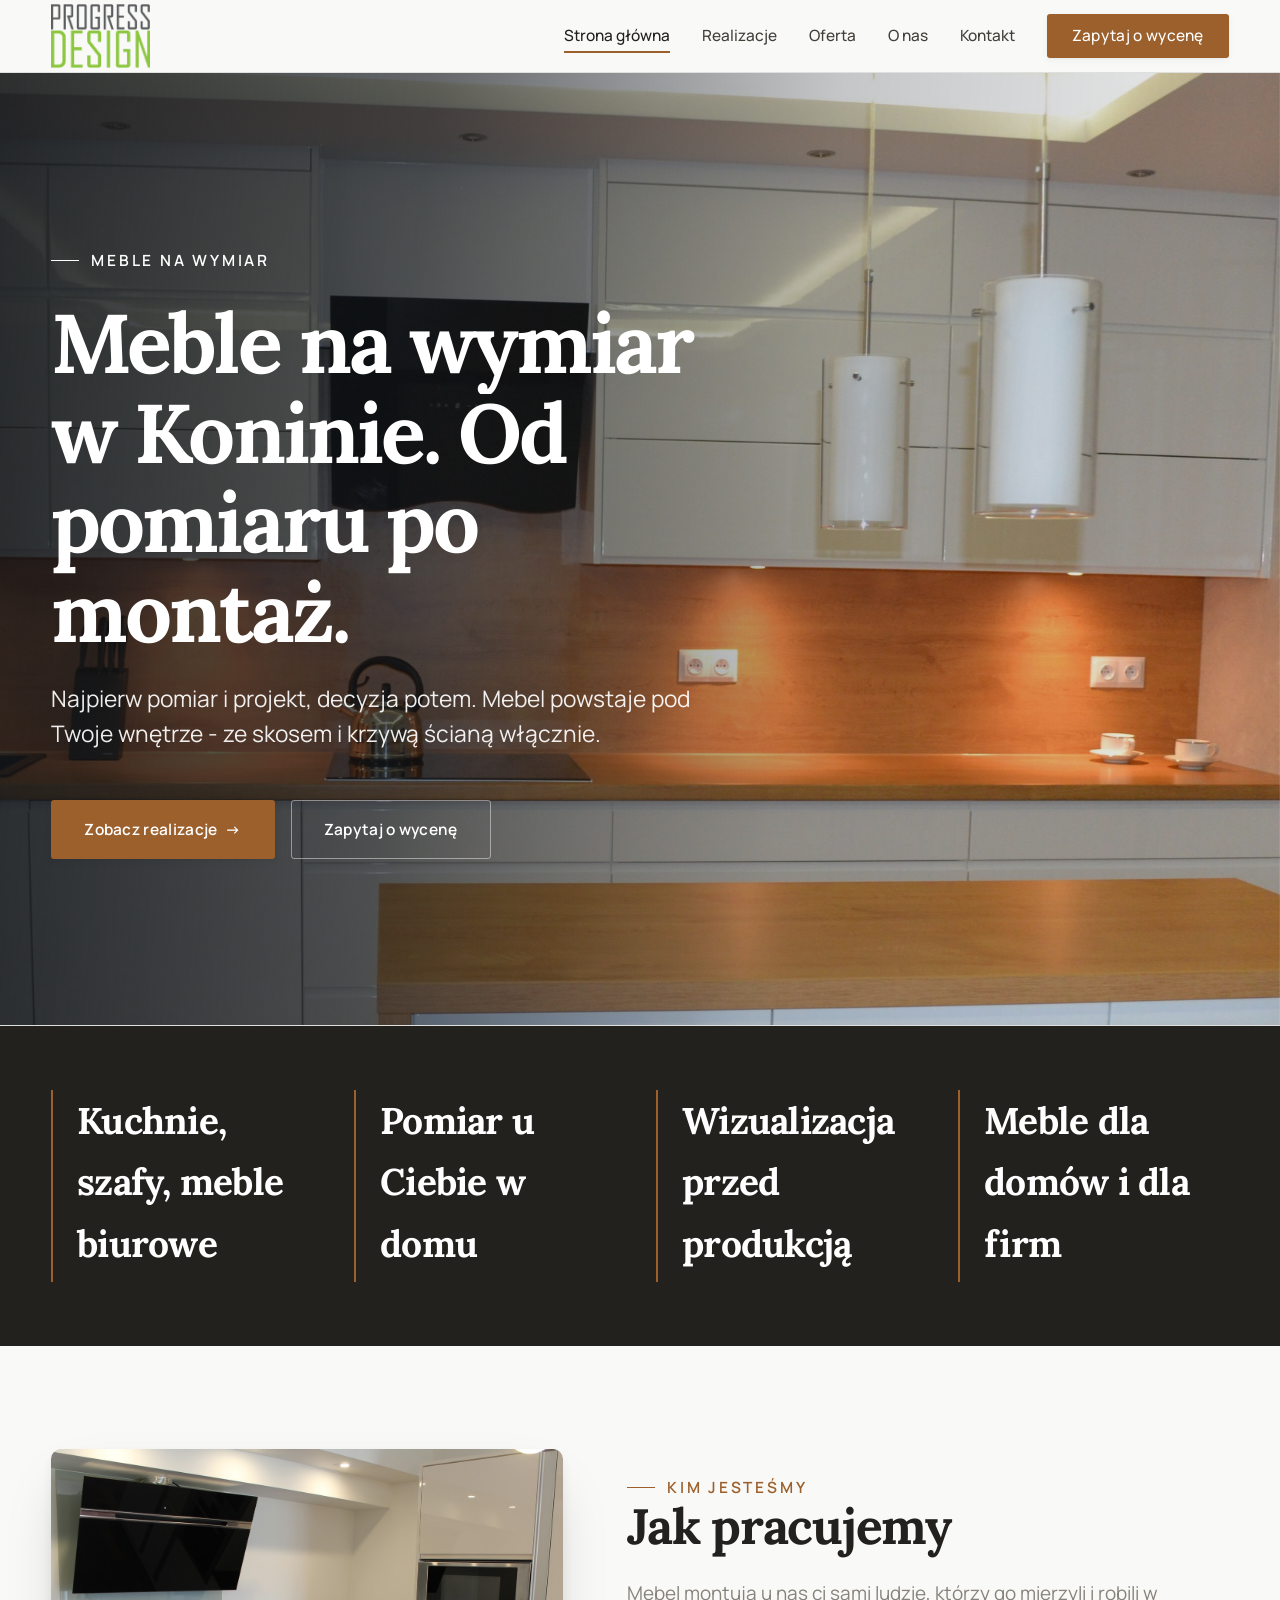
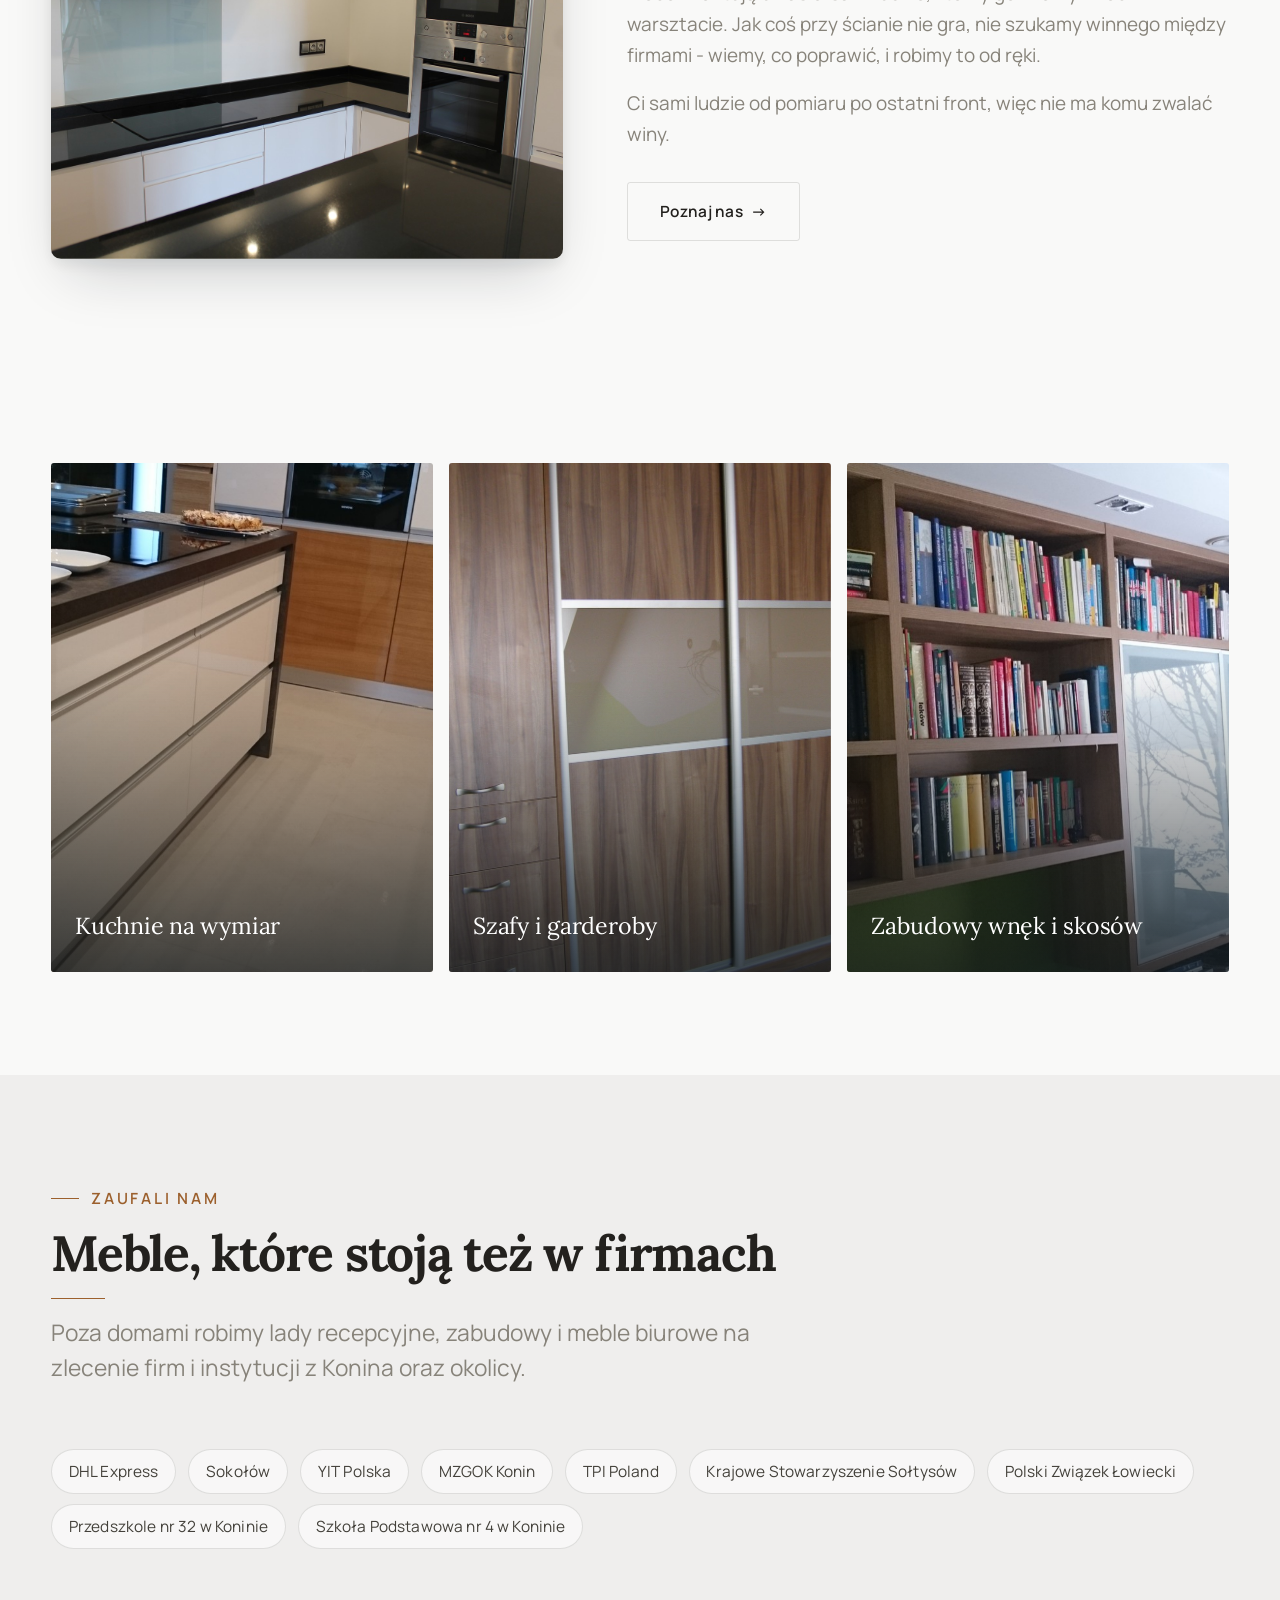
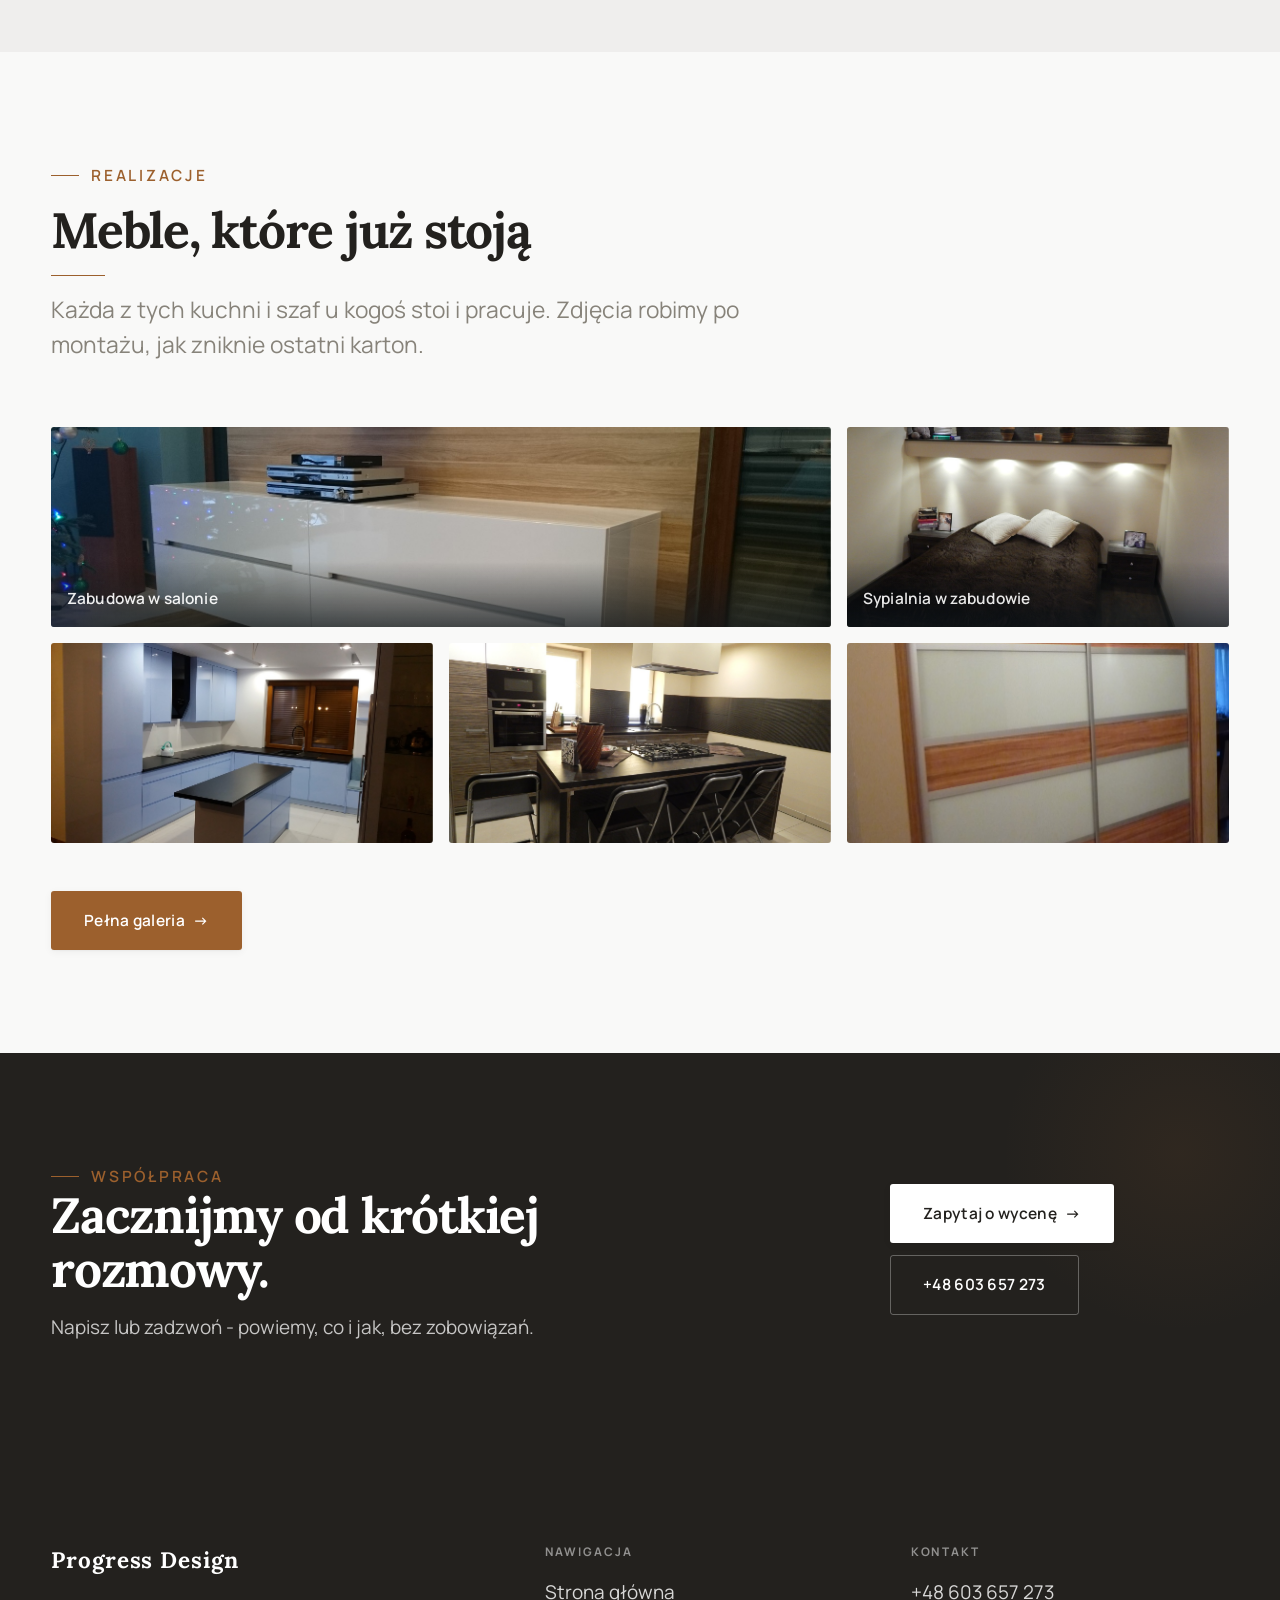
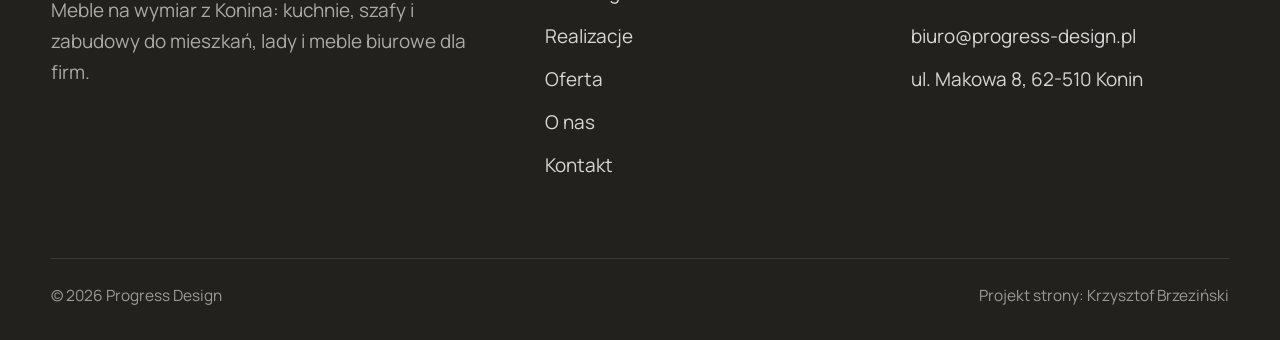
==== index.html @ fdd56632 "Strona demo: progress-design-meble-na-wymiar" ====
<!DOCTYPE html>
<html lang="pl">
<head>
<meta charset="UTF-8">
<meta name="viewport" content="width=device-width, initial-scale=1.0">
<title>Meble na wymiar Konin - kuchnie i szafy | Progress Design</title>
<meta name="description" content="Meble na wymiar w Koninie: kuchnie, szafy, zabudowy oraz meble biurowe i lady. Pomiar, projekt i montaż. Zadzwoń: +48 603 657 273.">
<link rel="preconnect" href="https://fonts.googleapis.com">
<link rel="preconnect" href="https://fonts.gstatic.com" crossorigin>
<link href="https://fonts.googleapis.com/css2?family=Lora:wght@500;600;700&family=Manrope:wght@400;500;600&display=swap" rel="stylesheet">
<link rel="stylesheet" href="assets/styles.css">
</head>
<body>

<header class="nav">
  <div class="wrap nav-inner">
    <a class="brand brand-has-logo" href="index.html"><img class="brand-logo" src="img/logo.png" alt="Progress Design"></a>
    <nav class="nav-links">
      <a href="index.html" class="active">Strona główna</a>
      <a href="realizacje.html">Realizacje</a>
      <a href="oferta.html">Oferta</a>
      <a href="o-nas.html">O nas</a>
      <a href="kontakt.html">Kontakt</a>
      <a href="kontakt.html" class="btn btn-accent">Zapytaj o wycenę</a>
    </nav>
    <button class="nav-toggle" aria-label="Menu"><span></span><span></span><span></span></button>
  </div>
</header>

<section class="hero-cine">
  <img src="img/hero.jpg" fetchpriority="high" alt="Progress Design - Meble na wymiar w Koninie. Od pomiaru po montaż. ">
  <div class="wrap">
    <div class="hero-copy">
      <span class="eyebrow">Meble na wymiar</span>
      <h1>Meble na wymiar w Koninie. Od pomiaru po montaż. </h1>
      <p class="lead">Najpierw pomiar i projekt, decyzja potem. Mebel powstaje pod Twoje wnętrze - ze skosem i krzywą ścianą włącznie.</p>
      <div class="hero-actions">
        <a href="realizacje.html" class="btn btn-accent">Zobacz realizacje <span class="arr">→</span></a>
        <a href="kontakt.html" class="btn btn-ghost" style="color:#fff;border-color:rgba(255,255,255,.45)">Zapytaj o wycenę</a>
      </div>
    </div>
  </div>
</section>
<section class="strip" style="padding-block:0">
  <div class="wrap">
    <div class="item reveal"><div class="k">Kuchnie, szafy, meble biurowe</div><div class="v"></div></div>
    <div class="item reveal"><div class="k">Pomiar u Ciebie w domu</div><div class="v"></div></div>
    <div class="item reveal"><div class="k">Wizualizacja przed produkcją</div><div class="v"></div></div>
    <div class="item reveal"><div class="k">Meble dla domów i dla firm</div><div class="v"></div></div>
  </div>
</section>
<section>
  <div class="wrap split">
    <div class="split-art reveal"><img src="img/g1.jpg" alt="Progress Design - realizacja" loading="lazy"></div>
    <div class="split-copy reveal">
      <span class="eyebrow">Kim jesteśmy</span>
      <h2>Jak pracujemy</h2>
      <p class="muted">Mebel montują u nas ci sami ludzie, którzy go mierzyli i robili w warsztacie. Jak coś przy ścianie nie gra, nie szukamy winnego między firmami - wiemy, co poprawić, i robimy to od ręki.</p>
      <p class="muted">Ci sami ludzie od pomiaru po ostatni front, więc nie ma komu zwalać winy.</p>
      <a href="o-nas.html" class="btn btn-ghost">Poznaj nas <span class="arr">→</span></a>
    </div>
  </div>
</section>
<section class="gateways-band">
  <div class="wrap">
    <div class="gateways">
      <a href="oferta.html" class="gateway reveal"><img src="img/g2.jpg" alt="Kuchnie na wymiar" loading="lazy"><span class="g-ttl">Kuchnie na wymiar</span></a>
      <a href="oferta.html" class="gateway reveal"><img src="img/g3.jpg" alt="Szafy i garderoby" loading="lazy"><span class="g-ttl">Szafy i garderoby</span></a>
      <a href="oferta.html" class="gateway reveal"><img src="img/g4.jpg" alt="Zabudowy wnęk i skosów" loading="lazy"><span class="g-ttl">Zabudowy wnęk i skosów</span></a>
    </div>
  </div>
</section>
<section class="trust">
  <div class="wrap">
    <div class="head reveal">
      <span class="eyebrow">Zaufali nam</span>
      <h2>Meble, które stoją też w firmach</h2>
      <p>Poza domami robimy lady recepcyjne, zabudowy i meble biurowe na zlecenie firm i instytucji z Konina oraz okolicy.</p>
    </div>
    <div class="reveal logos-row">
      <span class="lg">DHL Express</span>
      <span class="lg">Sokołów</span>
      <span class="lg">YIT Polska</span>
      <span class="lg">MZGOK Konin</span>
      <span class="lg">TPI Poland</span>
      <span class="lg">Krajowe Stowarzyszenie Sołtysów</span>
      <span class="lg">Polski Związek Łowiecki</span>
      <span class="lg">Przedszkole nr 32 w Koninie</span>
      <span class="lg">Szkoła Podstawowa nr 4 w Koninie</span>
    </div>
  </div>
</section>
<section>
  <div class="wrap">
    <div class="head reveal">
      <span class="eyebrow">Realizacje</span>
      <h2>Meble, które już stoją</h2>
      <p>Każda z tych kuchni i szaf u kogoś stoi i pracuje. Zdjęcia robimy po montażu, jak zniknie ostatni karton.</p>
    </div>
    <div class="gallery">
      <div class="tile t-two3 reveal"><img src="img/g5.jpg" alt="Zabudowa w salonie" loading="lazy"><div class="cap">Zabudowa w salonie</div></div>
      <div class="tile t-third reveal"><img src="img/g6.jpg" alt="Sypialnia w zabudowie" loading="lazy"><div class="cap">Sypialnia w zabudowie</div></div>
      <div class="tile t-third reveal"><img src="img/g7.jpg" alt="Kuchnia z półwyspem" loading="lazy"></div>
      <div class="tile t-third reveal"><img src="img/g8.jpg" alt="Kuchnia z barkiem" loading="lazy"></div>
      <div class="tile t-third reveal"><img src="img/g9.jpg" alt="Szafa z drzwiami przesuwnymi" loading="lazy"></div>
    </div>
    <div style="margin-top:var(--space-7)" class="reveal"><a href="realizacje.html" class="btn btn-accent">Pełna galeria <span class="arr">→</span></a></div>
  </div>
</section>
<section class="cta">
  <div class="wrap">
    <div class="reveal">
      <span class="eyebrow">Współpraca</span>
      <h2>Zacznijmy od krótkiej rozmowy.</h2>
      <p>Napisz lub zadzwoń - powiemy, co i jak, bez zobowiązań.</p>
    </div>
    <div class="cta-actions reveal">
      <a href="kontakt.html" class="btn btn-light">Zapytaj o wycenę <span class="arr">→</span></a>
      <a href="tel:+48603657273" class="btn btn-ghost" style="color:#fff;border-color:rgba(255,255,255,.3)">+48 603 657 273</a>
    </div>
  </div>
</section>

<footer>
  <div class="wrap">
    <div class="foot-grid">
      <div class="foot-brand">
        <div class="name">Progress Design</div>
        <p>Meble na wymiar z Konina: kuchnie, szafy i zabudowy do mieszkań, lady i meble biurowe dla firm.</p>
      </div>
      <div class="foot-col">
        <h4>Nawigacja</h4>
        <a href="index.html">Strona główna</a>
        <a href="realizacje.html">Realizacje</a>
        <a href="oferta.html">Oferta</a>
        <a href="o-nas.html">O nas</a>
        <a href="kontakt.html">Kontakt</a>
      </div>
      <div class="foot-col">
        <h4>Kontakt</h4>
        <a href="tel:+48603657273">+48 603 657 273</a>
        <a href="mailto:biuro@progress-design.pl">biuro@progress-design.pl</a>
        <p>ul. Makowa 8, 62-510 Konin</p>
      </div>
    </div>
    <div class="foot-bot">
      <span>© 2026 Progress Design</span>
      <span>Projekt strony: Krzysztof Brzeziński</span>
    </div>
  </div>
</footer>


<script src="assets/main.js"></script>
</body>
</html>
---- assets/styles.css ----
/* ============================================================
   STOLBASZ — premium, architektoniczny B2B fit-out
   Jasna paleta, zero brązu. System wg premium-web-craft.
   Projekt strony: Krzysztof Brzeziński
   ============================================================ */

:root{
  /* PALETA — jasna, architektoniczna, chłodna */
  --paper:#F3F1EC;          /* główne tło */
  --paper-2:#E6E3DB;        /* sekcje alternatywne (chłodny jasny szary) */
  --paper-3:#E6E3DB;        /* delikatne wypełnienia */
  --ink:#23211E;            /* tekst główny — chłodny grafit */
  --ink-soft:#43403A;       /* nagłówki drugorzędne */
  --muted:#87837A;          /* tekst poboczny */
  --line:rgba(35,33,30,.12);/* hairline */
  --accent:#8A6B3C;         /* stonowany petrol-slate — jedyny akcent */
  --accent-d:#6E5430;
  --accent-soft:rgba(138,107,60,.10);
  --dark:#23211E;           /* sekcje ciemne (stopka/CTA) */

  /* ODSTĘPY — skala 4/8 */
  --space-1:4px; --space-2:8px; --space-3:12px; --space-4:16px; --space-5:24px;
  --space-6:32px; --space-7:48px; --space-8:64px; --space-9:96px; --space-10:128px;

  /* TYPOGRAFIA — fluid clamp() (skala podbita 16.07.2026: większe, czytelniejsze litery — uwaga Adama) */
  --text-sm:clamp(.9rem,.87rem + .12vw,1rem);
  --text-base:clamp(1.08rem,1.04rem + .18vw,1.2rem);
  --text-lg:clamp(1.24rem,1.15rem + .34vw,1.44rem);
  --text-h3:clamp(1.34rem,1.22rem + .55vw,1.66rem);
  --text-h2:clamp(2.1rem,1.66rem + 2.1vw,3.1rem);
  --text-h1:clamp(2.9rem,2.1rem + 4vw,5.1rem);

  /* PROMIENIE — architektoniczne, raczej ostre */
  --r-sm:3px; --r-md:6px; --r-lg:10px;

  /* RUCH */
  --ease:cubic-bezier(.25,.46,.45,.94); --dur:.24s;

  /* CIENIE — miękkie, warstwowe */
  --sh-sm:0 1px 2px rgba(16,24,32,.04), 0 2px 8px rgba(16,24,32,.05);
  --sh-md:0 2px 6px rgba(16,24,32,.05), 0 12px 28px -8px rgba(16,24,32,.12);
  --sh-lg:0 6px 14px rgba(16,24,32,.07), 0 26px 56px -18px rgba(16,24,32,.22);

  --hairline:1px solid var(--line);

  --font-display:'Lora',serif;
  --font-body:'Manrope',sans-serif;
}

*{box-sizing:border-box;margin:0;padding:0}
html{scroll-behavior:smooth}
body{
  font-family:var(--font-body);
  font-size:var(--text-base);
  line-height:1.65;
  color:var(--ink);
  background:var(--paper);
  -webkit-font-smoothing:antialiased;
  text-rendering:optimizeLegibility;
}
img{max-width:100%;display:block}
a{color:inherit;text-decoration:none}

.wrap{width:min(92%,1180px);margin-inline:auto}
section{padding-block:clamp(52px,6.5vw,96px)}

h1,h2,h3{font-family:var(--font-display);font-weight:700;line-height:1.08;letter-spacing:-.02em;color:var(--ink)}
h1{font-size:var(--text-h1);letter-spacing:-.035em}
h2{font-size:var(--text-h2);letter-spacing:-.025em}
h3{font-size:var(--text-h3)}
p{max-width:65ch}

.eyebrow{
  font-family:var(--font-body);
  font-size:var(--text-sm);
  font-weight:600;
  letter-spacing:.18em;
  text-transform:uppercase;
  color:var(--accent);
  display:inline-flex;align-items:center;gap:var(--space-3);
}
.eyebrow::before{content:"";width:28px;height:1px;background:var(--accent);display:inline-block}

.muted{color:var(--muted)}
.lead{font-size:var(--text-lg);line-height:1.55;color:var(--ink-soft);max-width:50ch}

/* ---------- BUTTONS ---------- */
.btn{
  display:inline-flex;align-items:center;gap:var(--space-2);
  font-weight:600;font-size:var(--text-sm);letter-spacing:.02em;
  padding:var(--space-4) var(--space-6);
  border-radius:var(--r-sm);
  transition:transform var(--dur) var(--ease),box-shadow var(--dur) var(--ease),background var(--dur) var(--ease);
  cursor:pointer;border:1px solid transparent;
}
.btn-accent{background:var(--accent);color:#fff;box-shadow:var(--sh-sm)}
.btn-accent:hover{background:var(--accent-d);transform:translateY(-2px);box-shadow:var(--sh-md)}
.btn-accent:active{transform:translateY(0);box-shadow:var(--sh-sm)}
.btn-ghost{background:transparent;color:var(--ink);border-color:var(--line)}
.btn-ghost:hover{border-color:var(--accent);color:var(--accent);transform:translateY(-2px)}
.btn-light{background:#fff;color:var(--ink);box-shadow:var(--sh-sm)}
.btn-light:hover{transform:translateY(-2px);box-shadow:var(--sh-md)}
.btn .arr{transition:transform var(--dur) var(--ease)}
.btn:hover .arr{transform:translateX(4px)}

/* ---------- NAV ---------- */
.nav{
  position:sticky;top:0;z-index:50;
  background:color-mix(in srgb,var(--paper) 88%,transparent);
  backdrop-filter:saturate(140%) blur(10px);
  border-bottom:var(--hairline);
}
.nav-inner{display:flex;align-items:center;justify-content:space-between;height:72px}
.brand{display:flex;flex-direction:column;line-height:1}
.brand .name{font-family:var(--font-display);font-weight:800;font-size:1.35rem;letter-spacing:.04em}
.brand .sub{font-size:.62rem;letter-spacing:.34em;text-transform:uppercase;color:var(--muted);margin-top:5px}
.nav-links{display:flex;align-items:center;gap:var(--space-6)}
.nav-links a{font-size:var(--text-sm);font-weight:500;color:var(--ink-soft);position:relative;padding-block:4px;transition:color var(--dur) var(--ease)}
.nav-links a::after{content:"";position:absolute;left:0;bottom:0;width:0;height:1.5px;background:var(--accent);transition:width var(--dur) var(--ease)}
.nav-links a:hover,.nav-links a.active{color:var(--ink)}
.nav-links a:hover::after,.nav-links a.active::after{width:100%}
.nav-links .btn{padding:var(--space-2) var(--space-5)}
/* przyciski w nav: właściwy kolor (przebij .nav-links a) + bez podkreślenia */
.nav-links a.btn-accent{color:#fff}
.nav-links a.btn-ghost,.nav-links a.btn-light{color:var(--ink)}
.nav-links a.btn::after{display:none}
.nav-toggle{display:none;background:none;border:none;cursor:pointer;flex-direction:column;gap:5px;padding:8px}
.nav-toggle span{width:24px;height:2px;background:var(--ink);transition:var(--dur)}

/* ---------- HERO (split) ---------- */
.hero{position:relative;overflow:hidden;border-bottom:var(--hairline)}
.hero-grid{display:grid;grid-template-columns:1.05fr .95fr;gap:clamp(24px,4vw,60px);align-items:center;
  padding-block:clamp(36px,4.5vw,64px)}
.hero-copy .eyebrow{margin-bottom:var(--space-5)}
.hero-copy h1{margin-bottom:var(--space-5)}
.hero-copy .lead{margin-bottom:var(--space-7)}
.hero-actions{display:flex;flex-wrap:wrap;gap:var(--space-4)}
.hero-art{position:relative;aspect-ratio:4/3;border-radius:var(--r-lg);overflow:hidden;box-shadow:var(--sh-lg)}
.hero-art img{width:100%;height:100%;object-fit:cover}
.hero-art::after{content:"";position:absolute;inset:0;background:linear-gradient(180deg,transparent 55%,rgba(18,24,28,.28))}
.hero-badge{position:absolute;left:var(--space-5);bottom:var(--space-5);z-index:2;
  background:rgba(252,252,251,.94);backdrop-filter:blur(4px);
  border-radius:var(--r-md);padding:var(--space-4) var(--space-5);box-shadow:var(--sh-md);max-width:78%}
.hero-badge strong{display:block;font-family:var(--font-display);font-size:1rem;letter-spacing:-.01em}
.hero-badge span{font-size:var(--text-sm);color:var(--muted)}

/* ---------- HERO duży / kinowy (strona główna) ---------- */
.hero-cine{position:relative;min-height:clamp(560px,82vh,840px);min-height:clamp(560px,82svh,840px);display:flex;align-items:center;overflow:hidden;border-bottom:var(--hairline)}
.hero-cine>img{position:absolute;inset:0;width:100%;height:100%;object-fit:cover;z-index:0}
.hero-cine::after{content:"";position:absolute;inset:0;z-index:1;
  background:linear-gradient(95deg,rgba(13,18,23,.86) 0%,rgba(13,18,23,.64) 32%,rgba(13,18,23,.24) 62%,rgba(13,18,23,.04) 100%)}
.hero-cine .wrap{position:relative;z-index:2;padding-block:var(--space-8)}
.hero-cine .hero-copy{max-width:660px}
.hero-cine .eyebrow{color:#fff;margin-bottom:var(--space-5)}
.hero-cine .eyebrow::before{background:#fff}
.hero-cine h1{color:#fff;margin-bottom:var(--space-5);font-size:clamp(2.9rem,2rem + 4.4vw,5.2rem)}
.hero-cine .lead{color:rgba(255,255,255,.92);max-width:48ch;margin-bottom:var(--space-7)}
.hero-cine .hero-actions{display:flex;flex-wrap:wrap;gap:var(--space-4)}
@media(max-width:680px){
  .hero-cine{min-height:clamp(520px,76vh,640px);min-height:clamp(520px,76svh,640px);align-items:flex-end}
  .hero-cine::after{background:linear-gradient(0deg,rgba(13,18,23,.9) 6%,rgba(13,18,23,.45) 55%,rgba(13,18,23,.25) 100%)}
  .hero-cine .wrap{padding-bottom:var(--space-9)}
}

/* full-bleed hero variant (podstrony) */
.pagehead{position:relative;min-height:46vh;min-height:46svh;display:flex;align-items:flex-end;overflow:hidden;border-bottom:var(--hairline)}
.pagehead img{position:absolute;inset:0;width:100%;height:100%;object-fit:cover}
.pagehead::after{content:"";position:absolute;inset:0;background:linear-gradient(180deg,rgba(18,24,28,.25),rgba(18,24,28,.62))}
.pagehead .wrap{position:relative;z-index:2;padding-block:var(--space-9);color:#fff}
.pagehead h1{color:#fff;max-width:18ch}
.pagehead .eyebrow{color:#fff}
.pagehead .eyebrow::before{background:#fff}
.pagehead p{color:rgba(255,255,255,.86);margin-top:var(--space-4);max-width:54ch}

/* ---------- STRIP (pasek skrótów / liczby) ---------- */
.strip{background:var(--dark);color:#fff}
.strip .wrap{display:grid;grid-template-columns:repeat(4,1fr);gap:var(--space-6);padding-block:var(--space-8)}
.strip .item .k{font-family:var(--font-display);font-size:clamp(1.6rem,1.2rem + 1.4vw,2.4rem);font-weight:800;letter-spacing:-.02em;color:#fff}
.strip .item .v{font-size:var(--text-sm);color:rgba(255,255,255,.66);margin-top:var(--space-2);line-height:1.45}
.strip .item{border-left:2px solid var(--accent);padding-left:var(--space-5)}

/* ---------- SECTION HEAD ---------- */
.head{max-width:48rem;margin-bottom:var(--space-8)}
.head.center{margin-inline:auto;text-align:center}
.head .eyebrow{margin-bottom:var(--space-4)}
.head h2{margin-bottom:var(--space-4)}
.head p{color:var(--muted);font-size:var(--text-lg);line-height:1.55}
.head.center p{margin-inline:auto}

/* ---------- INTRO SPLIT ---------- */
.split{display:grid;grid-template-columns:.92fr 1.08fr;gap:clamp(28px,5vw,80px);align-items:center}
.split.rev{grid-template-columns:1.08fr .92fr}
.split.rev .split-art{order:-1}
.split-art{position:relative;aspect-ratio:5/4;border-radius:var(--r-lg);overflow:hidden;box-shadow:var(--sh-lg)}
.split-art img{width:100%;height:100%;object-fit:cover}
.split-copy h2{margin-bottom:var(--space-5)}
.split-copy p+p{margin-top:var(--space-4)}
.split-copy .btn{margin-top:var(--space-6)}

/* ---------- SERVICES (zakres) ---------- */
.svc-grid{display:grid;grid-template-columns:repeat(auto-fit,minmax(280px,1fr));gap:var(--space-5)}
.svc{background:#fff;border:var(--hairline);border-radius:var(--r-md);padding:var(--space-7) var(--space-6);
  transition:transform var(--dur) var(--ease),box-shadow var(--dur) var(--ease),border-color var(--dur) var(--ease);
  position:relative;overflow:hidden}
.svc::before{content:"";position:absolute;left:0;top:0;width:3px;height:0;background:var(--accent);transition:height var(--dur) var(--ease)}
.svc:hover{transform:translateY(-4px);box-shadow:var(--sh-md);border-color:transparent}
.svc:hover::before{height:100%}
.svc .ic{font-family:var(--font-display);font-size:.8rem;font-weight:700;letter-spacing:.12em;color:var(--accent);margin-bottom:var(--space-4)}
.svc h3{margin-bottom:var(--space-3);font-size:1.22rem}
.svc p{color:var(--muted);font-size:var(--text-base);line-height:1.6}

/* big detailed service rows */
.svc-row{display:grid;grid-template-columns:.8fr 1.2fr;gap:clamp(20px,4vw,60px);align-items:center;padding-block:var(--space-8)}
.svc-row+.svc-row{border-top:var(--hairline)}
.svc-row.rev{grid-template-columns:1.2fr .8fr}
.svc-row.rev .svc-row-art{order:-1}
.svc-row-art{aspect-ratio:4/3;border-radius:var(--r-md);overflow:hidden;box-shadow:var(--sh-md)}
.svc-row-art img{width:100%;height:100%;object-fit:cover}
.svc-row h3{font-size:1.5rem;margin-bottom:var(--space-4)}
.svc-row .num{font-family:var(--font-display);font-size:.85rem;font-weight:700;letter-spacing:.14em;color:var(--accent);display:block;margin-bottom:var(--space-3)}
.svc-row ul{list-style:none;margin-top:var(--space-4);display:flex;flex-direction:column;gap:var(--space-2)}
.svc-row li{position:relative;padding-left:var(--space-5);color:var(--muted);font-size:var(--text-base)}
.svc-row li::before{content:"";position:absolute;left:0;top:.62em;width:8px;height:1px;background:var(--accent)}

/* ---------- GALLERY (realizacje) ---------- */
.gallery{display:grid;grid-template-columns:repeat(12,1fr);gap:var(--space-4);grid-auto-rows:200px}
/* GALERIA MASONRY — pionowe zdjęcia (portrety beauty/wellness) bez przycinania: kolumny, height auto */
.gallery-masonry{column-count:3;column-gap:var(--space-4)}
@media(max-width:900px){.gallery-masonry{column-count:2}}
@media(max-width:560px){.gallery-masonry{column-count:1}}
.gallery-masonry .m-tile{break-inside:avoid;margin:0 0 var(--space-4);padding:0;position:relative;overflow:hidden;border-radius:var(--r-md);border:1px solid var(--line)}
.gallery-masonry .m-tile img{width:100%;height:auto;display:block}
.gallery-masonry .m-tile .cap{position:absolute;left:0;right:0;bottom:0;padding:var(--space-4);color:#fff;background:linear-gradient(0deg,rgba(0,0,0,.55),transparent);font-size:var(--text-sm)}
.gallery-masonry .m-tile .cap small{display:block;font-weight:400;opacity:.78;letter-spacing:.04em;text-transform:uppercase;font-size:.66rem;margin-top:3px}
.tile{position:relative;overflow:hidden;border-radius:var(--r-md);box-shadow:var(--sh-sm);
  transition:transform var(--dur) var(--ease),box-shadow var(--dur) var(--ease)}
.tile img{width:100%;height:100%;object-fit:cover;transition:transform .6s var(--ease)}
.tile:hover{box-shadow:var(--sh-md)}
.tile:hover img{transform:scale(1.05)}
.tile .cap{position:absolute;left:0;right:0;bottom:0;padding:var(--space-5) var(--space-4) var(--space-4);
  background:linear-gradient(transparent,rgba(18,24,28,.78));color:#fff;
  font-size:var(--text-sm);font-weight:600;letter-spacing:.01em;
  opacity:0;transform:translateY(8px);transition:var(--dur) var(--ease)}
.tile:hover .cap{opacity:1;transform:translateY(0)}
.tile .cap small{display:block;font-weight:400;opacity:.78;letter-spacing:.04em;text-transform:uppercase;font-size:.66rem;margin-top:3px}
/* bento spans */
.t-wide{grid-column:span 6}
.t-tall{grid-column:span 6;grid-row:span 2}
.t-std{grid-column:span 6}
.t-third{grid-column:span 4}
.t-two3{grid-column:span 8}

/* ---------- TRUST / WIARYGODNOŚĆ ---------- */
.trust{background:var(--paper-2)}
.trust-grid{display:grid;grid-template-columns:repeat(auto-fit,minmax(240px,1fr));gap:var(--space-5);margin-top:var(--space-7)}
.trust-card{background:#fff;border-radius:var(--r-md);padding:var(--space-7) var(--space-6);box-shadow:var(--sh-sm);border-top:3px solid var(--accent)}
.trust-card .big{font-family:var(--font-display);font-size:clamp(1.8rem,1.3rem + 1.6vw,2.6rem);font-weight:800;letter-spacing:-.02em;color:var(--ink);line-height:1}
.trust-card h3{font-size:1.12rem;margin:var(--space-3) 0 var(--space-2)}
.trust-card p{color:var(--muted);font-size:var(--text-base);line-height:1.55}

/* ---------- CTA band ---------- */
.cta{background:var(--dark);color:#fff;position:relative;overflow:hidden}
.cta .wrap{display:grid;grid-template-columns:1.4fr .6fr;gap:var(--space-7);align-items:center;position:relative;z-index:2}
.cta h2{color:#fff;max-width:20ch}
.cta p{color:rgba(255,255,255,.74);margin-top:var(--space-4)}
.cta-actions{display:flex;flex-direction:column;gap:var(--space-3);align-items:flex-start}
.cta::before{content:"";position:absolute;right:-80px;top:-80px;width:360px;height:360px;border-radius:50%;
  background:radial-gradient(circle,var(--accent-soft),transparent 70%)}

/* ---------- CONTACT ---------- */
.contact-grid{display:grid;grid-template-columns:.85fr 1.15fr;gap:clamp(28px,4vw,56px);align-items:start}
.info-list{display:flex;flex-direction:column;gap:var(--space-2)}
.info-row{display:flex;gap:var(--space-4);align-items:flex-start;padding-block:var(--space-4);border-bottom:var(--hairline)}
.info-row .ic{flex:none;width:42px;height:42px;display:grid;place-items:center;border-radius:50%;
  background:var(--accent-soft);color:var(--accent);font-size:1.05rem}
.info-row .lbl{font-size:.72rem;letter-spacing:.14em;text-transform:uppercase;color:var(--muted)}
.info-row .val{font-weight:600;font-size:var(--text-base);margin-top:2px}
.info-row a.val:hover{color:var(--accent)}
.map{border:none;border-radius:var(--r-lg);box-shadow:var(--sh-md);width:100%;height:100%;min-height:380px;filter:grayscale(.2) contrast(1.02)}
.form{background:#fff;border:var(--hairline);border-radius:var(--r-lg);padding:clamp(24px,3vw,40px);box-shadow:var(--sh-sm)}
.form .fld{margin-bottom:var(--space-5)}
.form label{display:block;font-size:var(--text-sm);font-weight:600;margin-bottom:var(--space-2)}
.form input,.form textarea{width:100%;font-family:inherit;font-size:var(--text-base);color:var(--ink);
  padding:var(--space-4);border:var(--hairline);border-radius:var(--r-sm);background:var(--paper);transition:border-color var(--dur)}
.form input:focus,.form textarea:focus{outline:none;border-color:var(--accent);background:#fff}
.form textarea{resize:vertical;min-height:120px}
.form .note{font-size:var(--text-sm);color:var(--muted);margin-top:var(--space-3)}

/* ---------- FOOTER ---------- */
footer{background:var(--dark);color:#fff;padding-block:var(--space-9) var(--space-6)}
.foot-grid{display:grid;grid-template-columns:1.4fr 1fr 1fr;gap:var(--space-7);margin-bottom:var(--space-8)}
.foot-brand .name{font-family:var(--font-display);font-weight:800;font-size:1.4rem;letter-spacing:.04em}
.foot-brand p{color:rgba(255,255,255,.62);margin-top:var(--space-4);font-size:var(--text-base);max-width:38ch}
.foot-col h4{font-size:.74rem;letter-spacing:.16em;text-transform:uppercase;color:rgba(255,255,255,.5);margin-bottom:var(--space-4)}
.foot-col a,.foot-col p{display:block;color:rgba(255,255,255,.82);font-size:var(--text-base);margin-bottom:var(--space-3)}
.foot-col a:hover{color:#fff}
.foot-bot{border-top:1px solid rgba(255,255,255,.12);padding-top:var(--space-5);display:flex;justify-content:space-between;flex-wrap:wrap;gap:var(--space-3);
  font-size:var(--text-sm);color:rgba(255,255,255,.55)}
.foot-bot a:hover{color:#fff}

/* ---------- REVEAL ---------- */
.reveal{opacity:0;transform:translateY(22px);transition:opacity .6s var(--ease),transform .6s var(--ease)}
.reveal.in{opacity:1;transform:none}

/* ---------- RESPONSIVE ---------- */
@media(max-width:920px){
  .hero-grid,.split,.split.rev,.svc-row,.svc-row.rev,.cta .wrap,.contact-grid,.foot-grid{grid-template-columns:1fr}
  .split.rev .split-art,.svc-row.rev .svc-row-art{order:0}
  .hero-art{aspect-ratio:16/10;max-height:420px}
  .strip .wrap{grid-template-columns:repeat(2,1fr);gap:var(--space-7)}
  .gallery{grid-auto-rows:180px}
  .t-wide,.t-tall,.t-std,.t-third,.t-two3{grid-column:span 6}
  .t-tall{grid-row:span 1}
  .cta-actions{flex-direction:row;flex-wrap:wrap}
  .foot-grid{gap:var(--space-6)}
}
@media(max-width:680px){
  .nav-links{position:fixed;inset:72px 0 auto 0;background:var(--paper);flex-direction:column;align-items:stretch;
    gap:0;padding:var(--space-4) 6%;border-bottom:var(--hairline);box-shadow:var(--sh-md);
    transform:translateY(-120%);transition:transform var(--dur) var(--ease)}
  .nav-links.open{transform:translateY(0)}
  .nav-links a{padding-block:var(--space-4);border-bottom:var(--hairline)}
  .nav-links .btn{margin-top:var(--space-3);justify-content:center}
  .nav-toggle{display:flex}
  .strip .wrap{grid-template-columns:1fr}
  .gallery{grid-template-columns:repeat(6,1fr)}
  .foot-grid{grid-template-columns:1fr}
}
@media(prefers-reduced-motion:reduce){
  *{animation-duration:.01ms!important;transition:none!important}
  .reveal{opacity:1!important;transform:none!important}
  html{scroll-behavior:auto}
}

/* ============================================================
   PREMIUM LAYER — destylat deep-researchu branż (anty-AI, spokój).
   Zmienne STOLBASZ (--accent/--ink/--paper/--line/--dark). Ruch ledwo
   zauważalny, krzywa cubic-bezier(.16,.84,.44,1); prefers-reduced-motion
   pokryte blanketem wyżej. Karty hairline zamiast cieni = #1 sygnał „nie-AI".
   ============================================================ */

/* więcej oddechu między sekcjami (liderzy: 110-130px) */
section{padding-block:clamp(64px,8vw,128px)}

/* 1) Aksamitny reveal — dłuższa, miękka krzywa zamiast „skoku" */
.reveal{transition:opacity .9s cubic-bezier(.16,.84,.44,1),transform .9s cubic-bezier(.16,.84,.44,1);will-change:opacity,transform}
/* stagger TYLKO w galerii (tam pozycja = porządek dzieci) */
.gallery .reveal:nth-child(2){transition-delay:.07s}
.gallery .reveal:nth-child(3){transition-delay:.14s}
.gallery .reveal:nth-child(4){transition-delay:.21s}
.gallery .reveal:nth-child(5){transition-delay:.28s}
.gallery .reveal:nth-child(6){transition-delay:.35s}

/* 2) Hero STATYCZNY na .hero-cine — Ken Burns CAŁKIEM WYŁĄCZONY 26.06 (3. zgłoszenie Szymona).
   GENEZA: animowanie scale na <img> hero z teksturami (cegły/framugi) re-samplinguje obraz
   klatka po klatce → na części ekranów drobne drganie/shimmer = „heroshot się trzęsie".
   translateY usunięto wcześniej, scale-only + will-change/GPU NIE wystarczyły do GWARANCJI gładkości.
   Krzysztof zażądał pewności („make sure, że błąd się nie pojawi") > efekt. Zero animacji = 0% drgania.
   Delikatny zoom zostaje TYLKO w pełnoekranowych hero gastro/studio (hg-bg/hs-bg — tło, inny
   mechanizm, chwalone, nigdy nie zgłaszane). NIE wracać do KB na .hero-cine bez realnego testu
   na sprzęcie klienta — to ryzyko regresji „trzęsienia”. */
/* BEZPIECZNY "wow" na hero = jednorazowy FADE-IN (opacity), nie zoom.
   opacity nie dotyka bitmapy → gładkie na KAŻDYM zdjęciu/ekranie/GPU, zero ryzyka migotania.
   Geometryczny ruch (scale/translate) na .hero-cine jest ZAKAZANY (bramka pilnuje). */
@keyframes heroFade{from{opacity:0}to{opacity:1}}
.hero-cine>img{transform:none;animation:heroFade 1.1s ease-out both}

/* 3) Akcentowy hairline pod nagłówkiem sekcji, który „rysuje się" przy wejściu */
.head h2{position:relative;padding-bottom:18px}
.head h2::after{content:"";position:absolute;left:0;bottom:0;height:1px;width:0;background:var(--accent);transition:width 1s cubic-bezier(.16,.84,.44,1) .15s}
.head.center h2::after{left:50%;transform:translateX(-50%)}
.head.reveal.in h2::after,.head.center.reveal.in h2::after{width:54px}

/* 4) Karty HAIRLINE zamiast cieni/zaokrągleń (najmocniejszy anty-AI detal) */
.svc{background:transparent;border:1px solid var(--line);border-radius:var(--r-sm);box-shadow:none}
.svc:hover{box-shadow:none;border-color:var(--accent);transform:translateY(-3px)}
.trust-card{background:transparent;box-shadow:none;border:1px solid var(--line);border-top:2px solid var(--accent);border-radius:var(--r-sm)}
.tile{box-shadow:none;border-radius:var(--r-sm)}
.tile:hover{box-shadow:none}

/* 5) Sticky-nav kondensuje się po przewinięciu (sygnał dopracowania) */
.nav{transition:box-shadow .4s ease,background .4s ease}
.nav.is-stuck{box-shadow:0 1px 0 var(--line),0 14px 30px -24px rgba(0,0,0,.45)}
.nav-inner{transition:height .35s var(--ease)}
.nav.is-stuck .nav-inner{height:60px}

/* 6) MANIFESTO — pełnoekranowy cytat-bohater (zastępuje generyczne „Dlaczego my") */
.manifesto{background:var(--paper-2);text-align:center}
.manifesto .wrap{max-width:60rem}
.manifesto p{font-family:var(--font-display);font-style:italic;font-size:clamp(1.6rem,1rem + 2.4vw,2.8rem);line-height:1.32;color:var(--ink-soft);margin-inline:auto;max-width:26ch;position:relative;padding-top:var(--space-8)}
.manifesto p::before{content:"";position:absolute;top:0;left:50%;transform:translateX(-50%);width:54px;height:1px;background:var(--accent)}
.manifesto p span{color:var(--accent);font-style:italic}

/* 7) GATEWAYS — 3 duże bramy-zdjęcia (zamiast paska menu usług) */
.gateways{display:grid;grid-template-columns:repeat(3,1fr);gap:var(--space-4)}
.gateway{position:relative;aspect-ratio:3/4;overflow:hidden;border-radius:var(--r-sm);display:block}
.gateway img{width:100%;height:100%;object-fit:cover;transition:transform .8s var(--ease),filter .5s var(--ease)}
.gateway::after{content:"";position:absolute;inset:0;background:linear-gradient(180deg,transparent 38%,rgba(18,24,28,.74))}
.gateway:hover img{transform:scale(1.05);filter:brightness(1.05)}
.gateway .g-ttl{position:absolute;left:0;right:0;bottom:0;z-index:2;padding:var(--space-6) var(--space-5);color:#fff;font-family:var(--font-display);font-size:1.45rem;letter-spacing:-.01em;line-height:1.15}
.gateway .g-ttl small{display:block;font-family:var(--font-body);font-size:var(--text-sm);font-weight:400;opacity:.82;letter-spacing:.03em;margin-top:5px}
@media(max-width:760px){.gateways{grid-template-columns:1fr}.gateway{aspect-ratio:16/10}}

/* 8) LOGO klienta w nagłówku (gdy podane --logo) */
/* 52px domyślnie (feedback Bartka 06.07.2026: 40px ginęło, uwaga padła 3x; ~56px sprawdzone na żywym demie anna-borowiec-makeup) */
.brand-logo{height:64px;width:auto;max-width:300px;object-fit:contain;display:block}
.nav.is-stuck .brand-logo{height:52px}
@media(max-width:680px){.brand-logo{height:46px;max-width:210px}}


/* === RWD: nagłówki na wąskich ekranach (dodane 17.07.2026 razem z fixem clamp) ===
   Po przywróceniu działania clamp() dolna granica --text-h1 (2.9rem) rozpychała
   dokument przy długich polskich słowach na telefonach. Tu ją zjeżdżamy. */
@media (max-width:560px){
  :root{
    --text-h1:clamp(1.9rem, 1.15rem + 4.4vw, 2.7rem);
    --text-h2:clamp(1.5rem, 1rem + 3vw, 2.1rem);
  }
  .hero-cine h1{font-size:clamp(1.9rem, 1.15rem + 4.4vw, 2.7rem)}
  h1,h2{overflow-wrap:break-word}
}

/* GODZINY (godziny_grid z briefu) — dzień po lewej, godziny po prawej. Wcześniej BRAK stylu
   powodował sklejenie "Poniedziałek-Piątek8:00-20:00" (dodane 2026-07-21). Neutralne dla dem bez grafiku. */
.godz{display:flex;flex-direction:column;gap:2px;max-width:440px;margin-top:8px}
.godz-row{display:flex;justify-content:space-between;align-items:baseline;gap:24px;padding:10px 0;border-bottom:1px solid var(--line)}
.godz-row:last-child{border-bottom:0}
.godz-row b{font-weight:600;color:var(--ink)}
.godz-row span{color:var(--muted);white-space:nowrap}

/* === MOTION LAYER v2 (silnik) === */
/* ============================================================
   MOTION LAYER v2 — warstwa RUCHU wspólna dla wszystkich rodzin (2026-07-26)
   ------------------------------------------------------------
   PO CO: dema były technicznie poprawne, ale statyczne („za mało efektowne",
   K. 26.07). Ta warstwa dokłada to, co dziś odróżnia stronę premium od
   porządnej: maskowane wejście nagłówków, zdjęcia odsłaniane kurtyną + zoom-out,
   parallax sterowany scrollem (CSS scroll-driven, zero JS w pętli scrolla),
   płynne przejścia MIĘDZY podstronami (View Transitions), stagger siatek.

   ZASADY BEZPIECZEŃSTWA (wynikają z realnych wpadek — NIE łamać):
   1. ⛔ ZERO ruchu geometrycznego na `.hero-cine>img` — skalowanie teksturowanej
      bitmapy = shimmer („heroshot się trzęsie", 3x Szymon). Hero rusza się TYLKO
      tekstem i tylko raz. Bramka predeploy tego pilnuje.
   2. Stan początkowy (ukrycie) ustawia ZAWSZE JavaScript przez klasę `.mt-on`
      na <html>. Bez JS / przy błędzie JS strona wygląda dokładnie jak przed tą
      warstwą — nigdy pusty ekran (wpadka Zmalovane 29.06).
   3. Używamy osobnych właściwości `scale:` / `translate:` zamiast `transform:` —
      dzięki temu wejście NIE kasuje istniejących hoverów (które jadą na transform).
   4. Każdy efekt „drogi" (parallax) tylko desktop + tylko gdy przeglądarka umie
      scroll-driven animations. Mobile dostaje sam fade/mask (bateria, jank).
   5. prefers-reduced-motion wyłącza wszystko (blanket w base.css + własne guardy).
   ============================================================ */

:root{
  --mt-ease:cubic-bezier(.16,.84,.44,1);
  --mt-step:70ms;          /* odstęp między kolejnymi elementami siatki */
}

/* ---------- 1) STAGGER — kolejne elementy siatki wchodzą po sobie ----------
   JS ustawia --i (numer w grupie). Podbita specyficzność (:nth-child(n)) bije
   sztywne delaye galerii z base.css, nie ruszając tamtego pliku. */
.reveal{transition-delay:calc(var(--i,0) * var(--mt-step))}
.gallery .reveal:nth-child(n),
.gateways .reveal:nth-child(n),
.svc-grid .reveal:nth-child(n){transition-delay:calc(var(--i,0) * var(--mt-step))}

/* dłuższy, bardziej „aksamitny" dojazd + delikatny zoom-out całej karty */
.mt-on .reveal{transition-duration:1s,1s}

/* ---------- 2) NAGŁÓWKI — wjazd linia po linii zza maski ----------
   JS dzieli tekst na realne linie (po pomiarze) i owija w .mt-line>i.
   Efekt „szuflady": litery wjeżdżają z dołu, obcięte krawędzią linii. */
.mt-lines .mt-line{display:block;overflow:hidden;padding-bottom:.08em;margin-bottom:-.08em}
.mt-lines .mt-line > i{
  display:block;font-style:inherit;
  translate:0 108%;
  transition:translate 1.05s var(--mt-ease) var(--mt-d,0s);
}
.mt-lines.mt-in .mt-line > i{translate:0 0}

/* wariant awaryjny (nagłówek ma zagnieżdżony markup → nie dzielimy na linie) */
.mt-fade{opacity:0;translate:0 18px;transition:opacity .9s var(--mt-ease) var(--mt-d,0s),translate .9s var(--mt-ease) var(--mt-d,0s)}
.mt-fade.mt-in{opacity:1;translate:0 0}

/* ---------- 3) ZDJĘCIA — odsłanianie „kurtyną" + zoom-out do naturalnej skali ----
   clip-path jedzie od dołu do góry, jednocześnie obraz schodzi z 1.10 do 1.
   Uwaga: `scale:` (nie transform) → hover .tile:hover img{transform:scale(1.05)}
   nadal działa i nie kłóci się z wejściem. */
.mt-on .mt-ph > img,
.mt-on .mt-ph > picture > img{
  clip-path:inset(0 0 100% 0);
  scale:1.10;
  transition:clip-path 1.15s var(--mt-ease) var(--mt-d,0s),
             scale 1.6s var(--mt-ease) var(--mt-d,0s);
}
.mt-on .mt-ph.in > img,
.mt-on .in .mt-ph > img,
.mt-on .mt-ph.mt-in > img,
.mt-on .mt-ph.in > picture > img,
.mt-on .in .mt-ph > picture > img{clip-path:inset(0 0 0 0);scale:1}

/* podpis kafla — delikatnie widoczny od razu, pełny na hover (mniej „martwych" kafli) */
.mt-on .tile .cap{opacity:.001}
.mt-on .tile.in .cap{opacity:.9;translate:0 0;transform:none}
.mt-on .tile.in:hover .cap{opacity:1}

/* ---------- 4) PARALLAX — sterowany scrollem, natywnym CSS (bez JS) ----------
   animation-timeline:view() = przeglądarka sama liczy postęp elementu w oknie.
   Zero listenerów scrolla → zero janku. Desktop only, tylko gdy wspierane. */
@supports (animation-timeline: view()){
  @media (prefers-reduced-motion:no-preference) and (min-width:900px){
    .mt-para{overflow:hidden}
    .mt-para > img{
      height:114%;
      position:relative;top:-7%;
      animation:mtPara linear both;
      animation-timeline:view();
      animation-range:cover 0% cover 100%;
      will-change:translate;
    }
    @keyframes mtPara{from{translate:0 -4.5%}to{translate:0 4.5%}}

    /* sekcje wchodzą z lekkim „oddechem" — zanika przy wyjeździe z ekranu */
    .mt-breathe{
      animation:mtBreathe linear both;
      animation-timeline:view();
      animation-range:entry 0% entry 70%;
    }
    @keyframes mtBreathe{from{opacity:.35}to{opacity:1}}
  }
}

/* ---------- 4b) ŻYWY NAGŁÓWEK — przenikanie kadrów ----------
   Warstwy leżą DOKŁADNIE na zdjęciu hero i różnią się tylko przezroczystością.
   ⛔ Żadnego scale/translate — to skalowanie bitmapy dawało migotanie na teksturach.
   Warstwy wstawia JS; bez niego nic się nie dzieje i nagłówek jest statyczny jak dotąd. */
.mt-hero-layer{
  position:absolute;inset:0;width:100%;height:100%;
  object-fit:cover;object-position:inherit;
  opacity:0;transition:opacity 1.6s ease-in-out;
  pointer-events:none;z-index:1;
}
/* ⚠️ KONIECZNE: warstwa jest zwykłym <img> wewnątrz hero, więc łapie ją reguła
   `.hero-cine > img{animation:heroFade both}` z base.css. Animacja CSS ma pierwszeństwo przed
   zwykłymi deklaracjami — trzymała przezroczystość na klatce startowej i przenikanie nie działało.
   Zdejmujemy JEDYNIE to jednorazowe pojawienie się (heroFade), celowo BEZ !important, żeby
   rodziny z delikatnym zoomem tła (gastro/auto/dom/studio) mogły go warstwie przekazać. */
.hero-cine > img.mt-hero-layer{animation:none}
.mt-hero-layer.mt-show{opacity:1}
/* gdy pokazujemy kadr z rotacji, oryginalne zdjęcie zostaje pod spodem (nigdy nie znika
   całkowicie — gdyby warstwa nie doszła, pod spodem zawsze jest pełne zdjęcie) */
img[data-rotate].mt-under{opacity:1}
/* treść nagłówka musi zostać NAD warstwami */
.hero-cine > .wrap,.hero-cine .hero-copy,
.hg-copy,.ha-copy,.hd-copy,.hs-copy,.hf-copy,.hk-copy,.hero-spa .wrap{position:relative;z-index:3}
@media(prefers-reduced-motion:reduce){
  .mt-hero-layer{display:none}
}

/* ---------- 5) PRZEJŚCIA MIĘDZY PODSTRONAMI (View Transitions) ----------
   Klik w menu przestaje być białym mignięciem — strony przenikają, a pasek
   nawigacji zostaje w miejscu (nazwany element). Przeglądarki bez wsparcia
   nawigują normalnie — zero ryzyka. */
@view-transition{navigation:auto}
@media (prefers-reduced-motion:no-preference){
  ::view-transition-old(root){animation:mtVtOut .26s ease both}
  ::view-transition-new(root){animation:mtVtIn .42s var(--mt-ease) both}
  @keyframes mtVtOut{from{opacity:1}to{opacity:0}}
  @keyframes mtVtIn{from{opacity:0}to{opacity:1}}
}
.nav{view-transition-name:mt-nav}
footer{view-transition-name:mt-foot}

/* ---------- 6) PASEK POSTĘPU CZYTANIA — 2px w kolorze marki ----------
   Też scroll-driven (bez JS). Wstawiany przez JS tylko gdy przeglądarka umie. */
.mt-progress{
  position:fixed;top:0;left:0;z-index:60;
  height:2px;width:100%;
  background:var(--accent);
  transform-origin:0 50%;
  scale:0 1;
  pointer-events:none;
}
@supports (animation-timeline: scroll()){
  .mt-progress{animation:mtProg linear both;animation-timeline:scroll(root block)}
  @keyframes mtProg{from{scale:0 1}to{scale:1 1}}
}

/* ---------- 7) PRZYCISKI — przelot światła + magnes (JS) ----------
   Nakładka jest przezroczysta i przelotowa → NIE zmienia kontrastu tekstu
   (kontrasty WCAG policzone dla wszystkich rodzin zostają w mocy). */
.btn{position:relative;overflow:hidden;isolation:isolate}
.btn::after{
  content:"";position:absolute;inset:0;z-index:-1;pointer-events:none;
  background:linear-gradient(100deg,transparent 32%,rgba(255,255,255,.20) 50%,transparent 68%);
  translate:-120% 0;
}
@media (prefers-reduced-motion:no-preference){
  .btn:hover::after{translate:120% 0;transition:translate .75s var(--mt-ease)}
}
.btn{transition:transform var(--dur) var(--ease),box-shadow var(--dur) var(--ease),
               background var(--dur) var(--ease),translate .25s ease-out}

/* ---------- 8) LINKI NAWIGACJI / LISTY — mikro-detale ---------- */
.mt-on .svc,.mt-on .trust-card{transition:transform .5s var(--mt-ease),border-color .35s ease,box-shadow .35s ease}
.mt-on .svc:hover{transform:translateY(-4px)}

/* kotwice nie chowają się pod przyklejonym paskiem */
:target,[id]{scroll-margin-top:96px}

/* ---------- 9) LICZBY (count-up) ---------- */
.mt-num{font-variant-numeric:tabular-nums}

/* ---------- 9b) ZWALNIANIE WARSTW GPU (27.07 — zgłoszenie „zamula na komputerze") ----------
   `.reveal{will-change:opacity,transform}` z base.css każe przeglądarce trzymać dla KAŻDEGO
   pojawiającego się elementu osobną warstwę w pamięci karty graficznej. Deklaracja jest stała —
   warstwa nigdy nie jest zwalniana, więc na typowej podstronie wisi ich ~26 przy ~157 elementach.
   Na komputerze ze zintegrowaną grafiką to realny koszt (pamięć + praca kompozytora).
   Element, który już wjechał, nie będzie się więcej animował → warstwa jest zbędna.
   ⚠️ KLUCZOWE: NIE wolno tego wiązać z klasą `.in` — ona pojawia się w chwili STARTU przejścia,
   więc zdjęlibyśmy warstwę dokładnie wtedy, gdy jest potrzebna. Klasę `mt-settled` dokłada JS
   dopiero po `transitionend`, czyli gdy ruch faktycznie się skończył. Brak JS = zostaje jak było. */
.reveal.mt-settled{will-change:auto}
.mt-settled > img,.mt-settled > picture > img{will-change:auto}

/* ---------- 10) WYŁĄCZNIK GLOBALNY ----------
   Gdy user woli mniej ruchu — zdejmujemy wszystko, łącznie ze scroll-driven
   (blanket z base.css nie obejmuje animation-timeline). */
@media (prefers-reduced-motion:reduce){
  .mt-lines .mt-line > i{translate:0 0}
  .mt-fade{opacity:1;translate:0 0}
  .mt-on .mt-ph > img,.mt-on .mt-ph > picture > img{clip-path:none;scale:1}
  .mt-para > img{animation:none;height:100%;top:0}
  .mt-breathe{animation:none}
  .mt-progress{display:none}
  .mt-on .tile .cap{opacity:0}
}


/* === auto-paleta ze zdjęć klienta (dopasowanie do estetyki socials) === */
:root{--accent:#9C602D;--accent-d:#78481E;--accent-soft:rgba(156,96,45,0.10);--paper:#F9F9F8;--paper-2:#EFEEED;--paper-3:#E8E7E5;}

/* === lista firm, dla których robiliśmy meble === */
.logos-row{display:flex;flex-wrap:wrap;gap:10px 12px;margin-top:var(--space-6)}
.logos-row .lg{display:inline-block;padding:.55rem 1.05rem;border:var(--hairline);border-radius:999px;
  font-size:var(--text-sm);letter-spacing:.01em;color:var(--ink-soft);background:rgba(255,255,255,.55)}
@media(max-width:720px){.logos-row .lg{font-size:.86rem;padding:.45rem .85rem}}
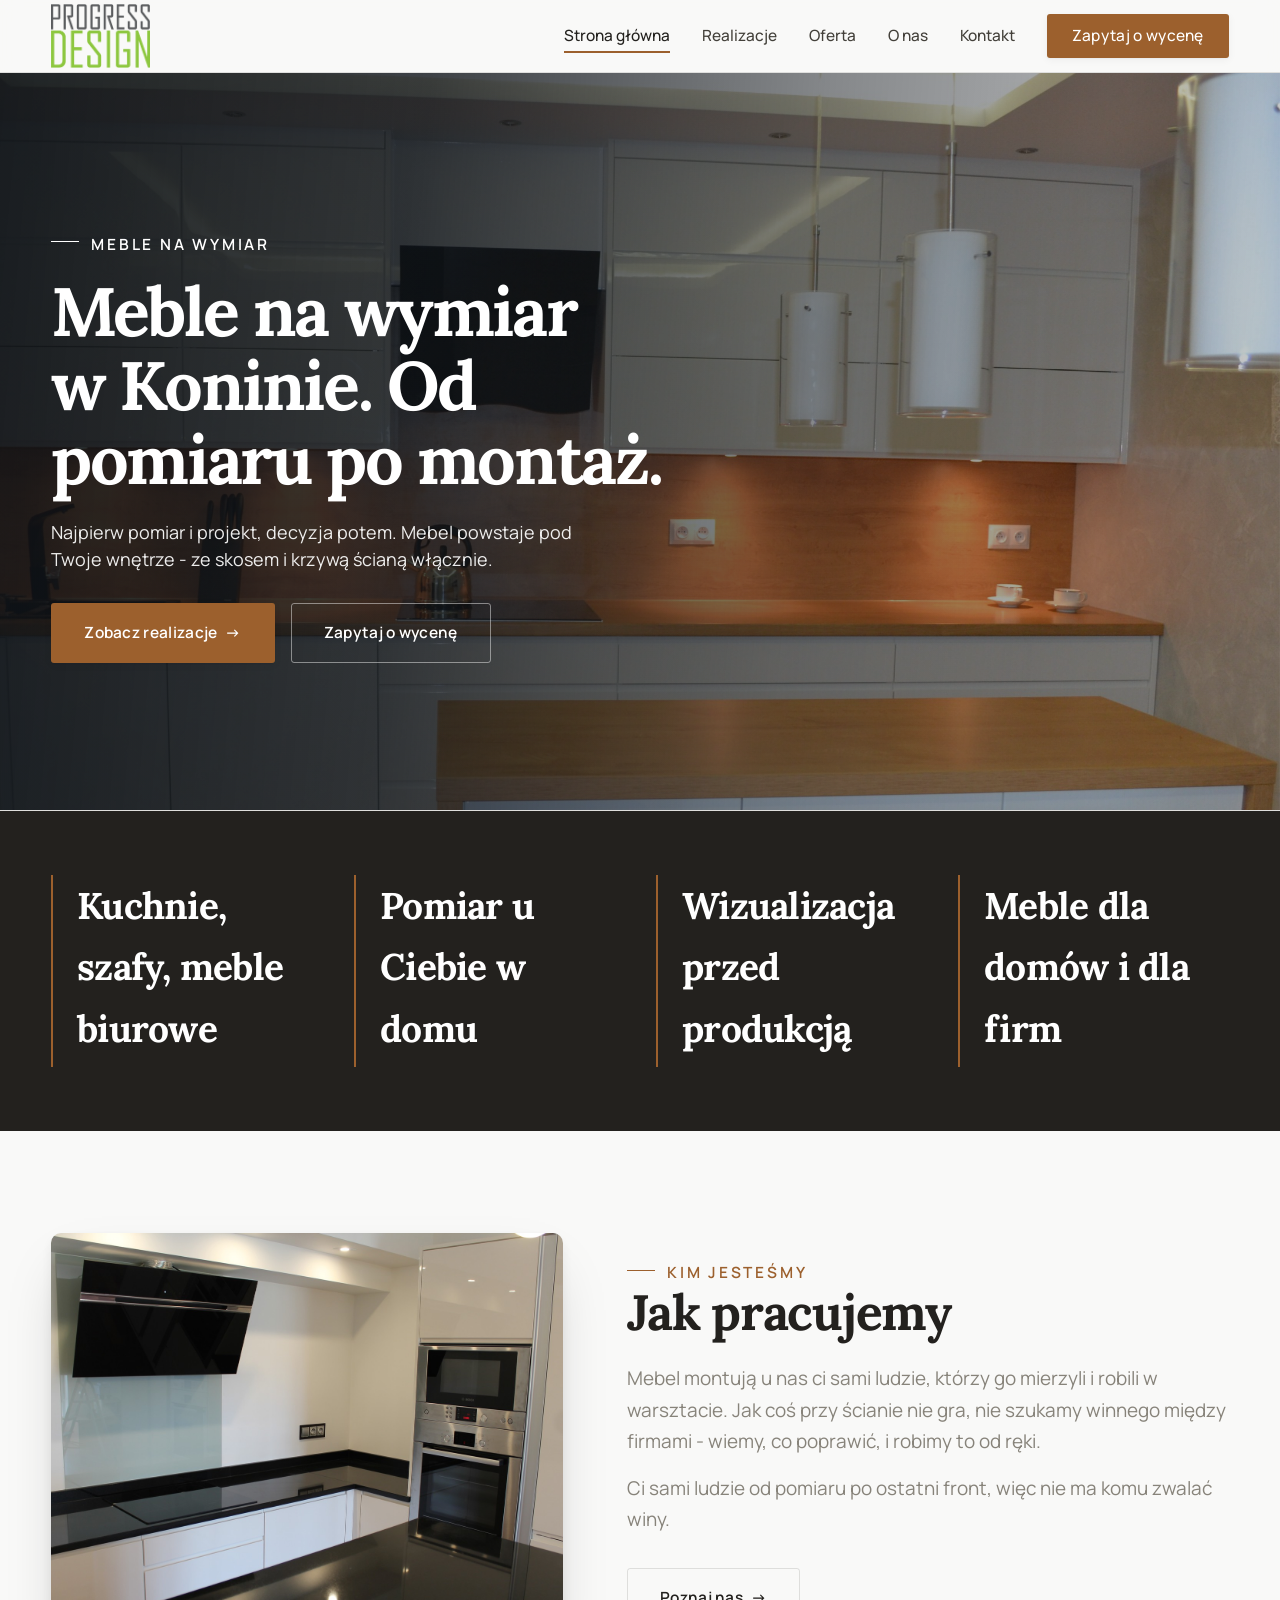
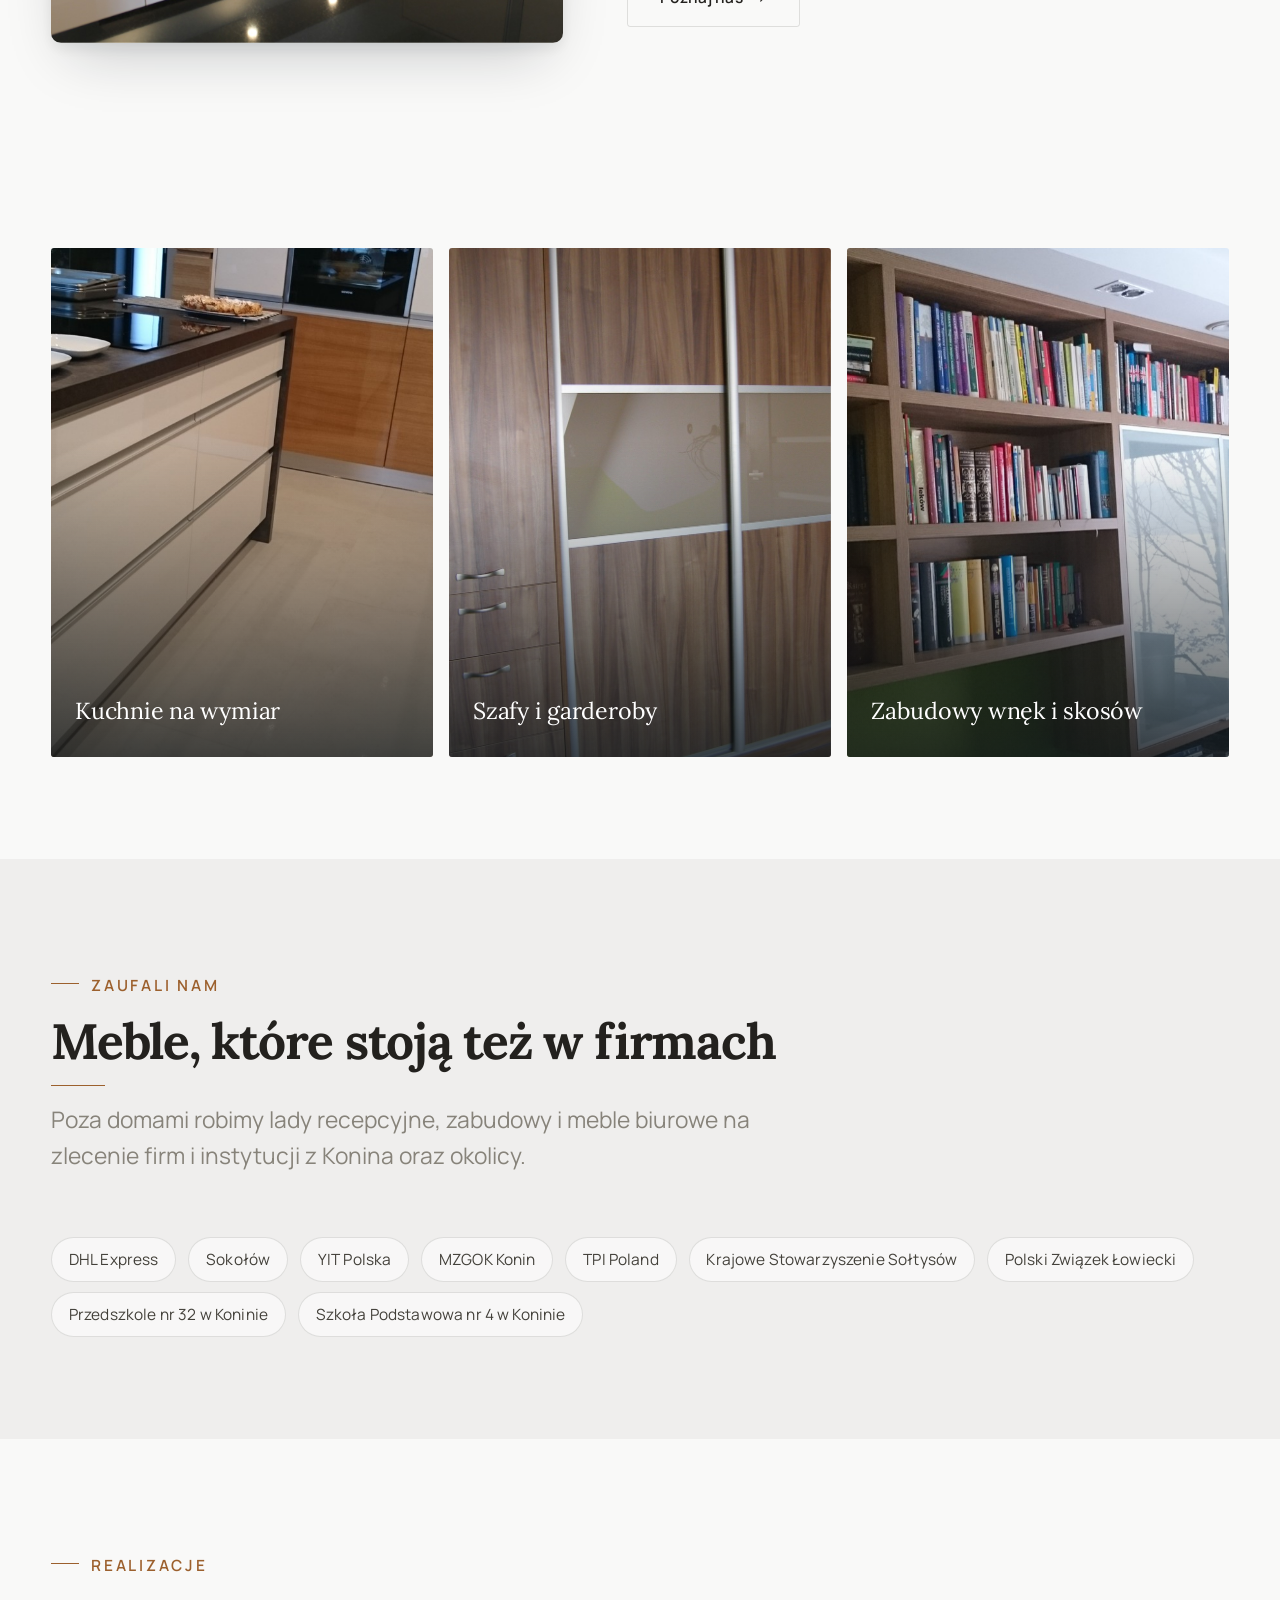
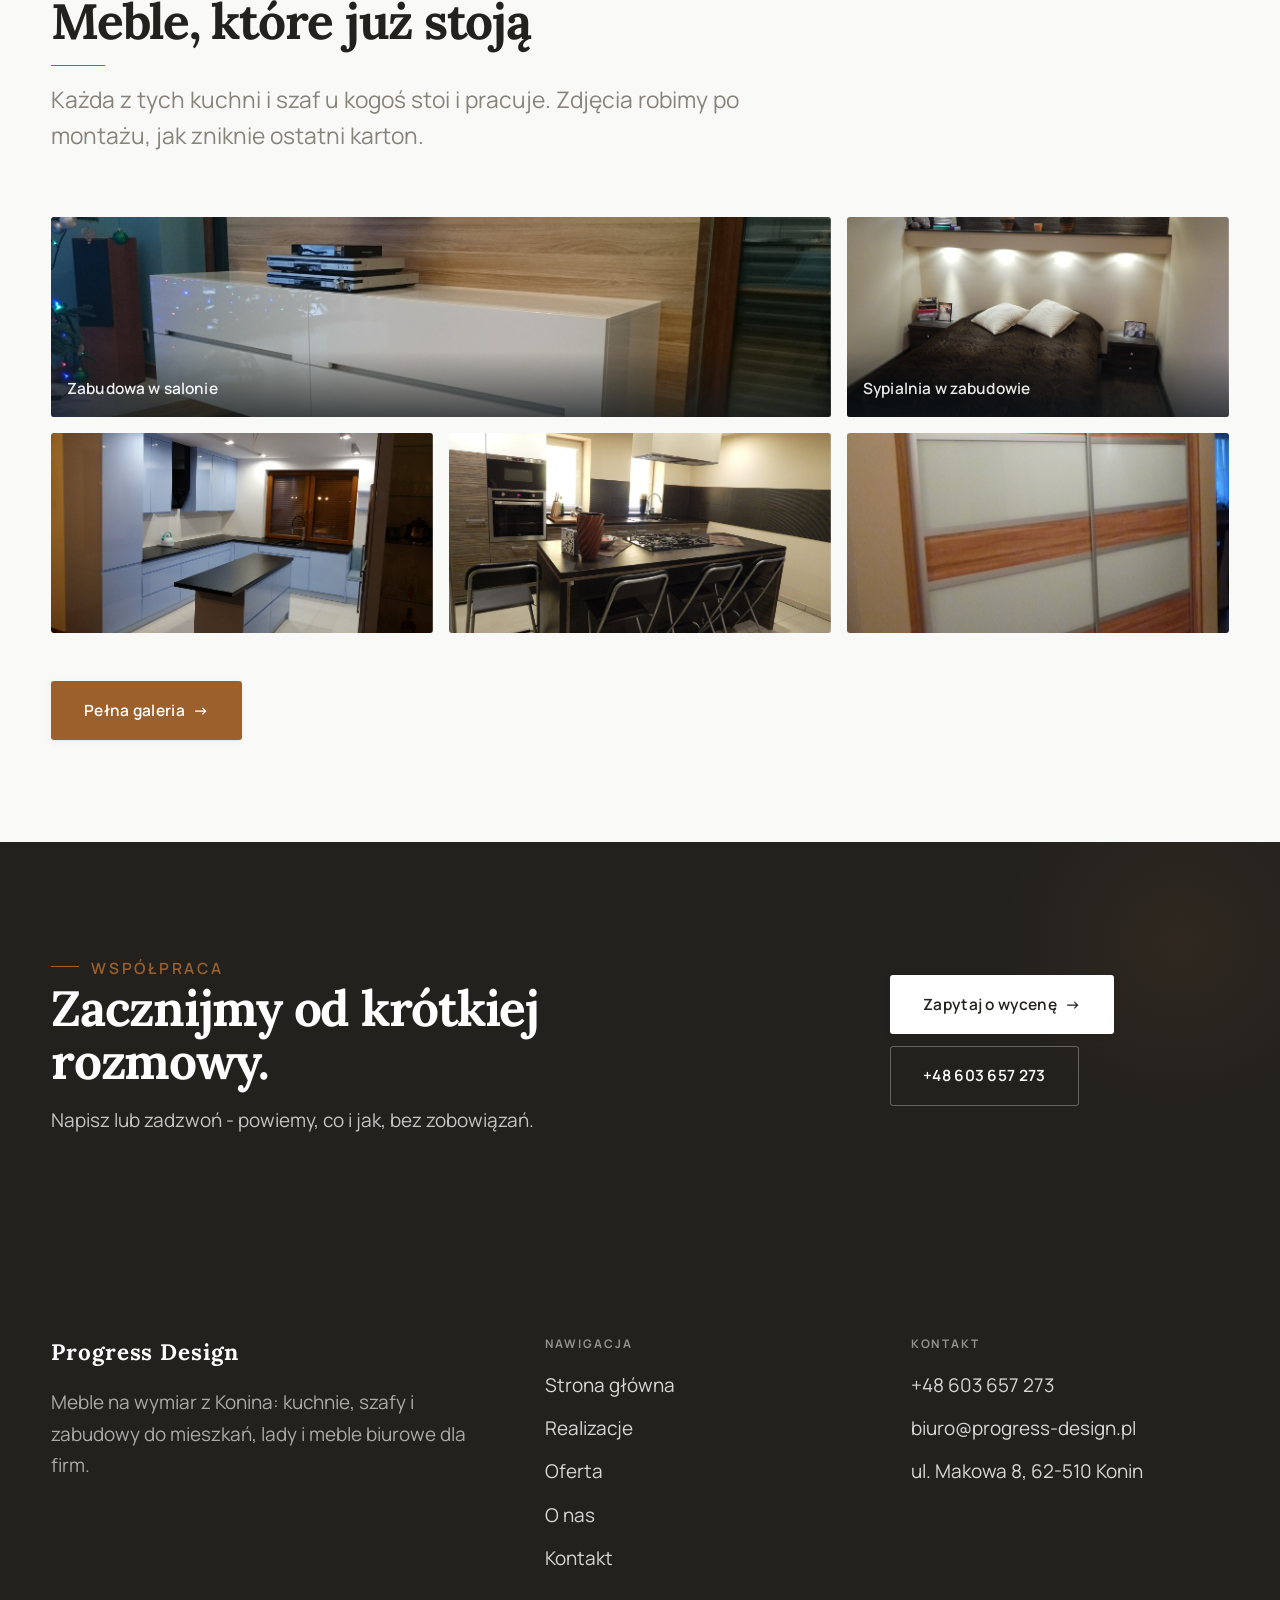
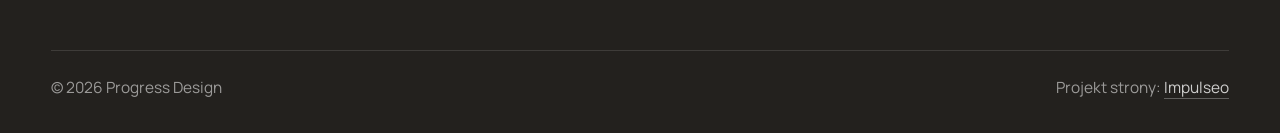
==== commit 7934c7ca: "Stopka: podpis Impulseo z linkiem + poprawka znikajacego napisu w naglowku" ====
--- a/index.html
+++ b/index.html
@@ -145,7 +145,7 @@
     </div>
     <div class="foot-bot">
       <span>© 2026 Progress Design</span>
-      <span>Projekt strony: Krzysztof Brzeziński</span>
+      <span>Projekt strony: <a class="foot-credit" href="https://impulseo.pl" target="_blank" rel="noopener">Impulseo</a></span>
     </div>
   </div>
 </footer>
--- a/assets/styles.css
+++ b/assets/styles.css
@@ -1,7 +1,7 @@
 /* ============================================================
    STOLBASZ — premium, architektoniczny B2B fit-out
    Jasna paleta, zero brązu. System wg premium-web-craft.
-   Projekt strony: Krzysztof Brzeziński
+   Projekt strony: Impulseo (impulseo.pl)
    ============================================================ */
 
 :root{
@@ -148,7 +148,7 @@
 .hero-cine{position:relative;min-height:clamp(560px,82vh,840px);min-height:clamp(560px,82svh,840px);display:flex;align-items:center;overflow:hidden;border-bottom:var(--hairline)}
 .hero-cine>img{position:absolute;inset:0;width:100%;height:100%;object-fit:cover;z-index:0}
 .hero-cine::after{content:"";position:absolute;inset:0;z-index:1;
-  background:linear-gradient(95deg,rgba(13,18,23,.86) 0%,rgba(13,18,23,.64) 32%,rgba(13,18,23,.24) 62%,rgba(13,18,23,.04) 100%)}
+  background:linear-gradient(95deg,rgba(13,18,23,.92) 0%,rgba(13,18,23,.8) 32%,rgba(13,18,23,.5) 62%,rgba(13,18,23,.2) 100%)  /* 27.07: wzmocnione - hero to jasna kuchnia, biały tekst na niej ginął */}
 .hero-cine .wrap{position:relative;z-index:2;padding-block:var(--space-8)}
 .hero-cine .hero-copy{max-width:660px}
 .hero-cine .eyebrow{color:#fff;margin-bottom:var(--space-5)}
@@ -646,3 +646,95 @@
 .logos-row .lg{display:inline-block;padding:.55rem 1.05rem;border:var(--hairline);border-radius:999px;
   font-size:var(--text-sm);letter-spacing:.01em;color:var(--ink-soft);background:rgba(255,255,255,.55)}
 @media(max-width:720px){.logos-row .lg{font-size:.86rem;padding:.45rem .85rem}}
+
+/* === RESP-FIX 27.07.2026 (niskie okno + telefon) ===
+   Doklejone na końcu = wygrywa kaskadę, nie ruszamy reguł w miejscu. */
+.eyebrow{align-items:flex-start}
+.eyebrow::before{flex:none;margin-top:.62em}
+.eyebrow{text-wrap:balance}
+.hero-cine h1{text-wrap:balance}
+@media(min-width:821px) and (max-height:820px){
+  .hero-cine{min-height:clamp(520px,94svh,780px)}
+  .hero-cine .wrap{padding-block:var(--space-6)}
+  .hero-cine h1{font-size:clamp(2.2rem,1.5rem + 2.6vw,3.6rem);margin-bottom:var(--space-4)}
+  .hero-cine .eyebrow{margin-bottom:var(--space-4)}
+  .hero-cine .lead{margin-bottom:var(--space-5);max-width:44ch}
+}
+@media(max-width:680px){
+  .hero-cine .lead{font-size:.98rem;line-height:1.5;margin-bottom:var(--space-5)}
+  .hero-cine .eyebrow{font-size:.72rem;letter-spacing:.13em;margin-bottom:var(--space-4)}
+  .hero-cine .eyebrow::before{width:20px}
+  .hero-cine h1{margin-bottom:var(--space-4)}
+  .nav .brand .name{line-height:1.15}
+  .nav .brand{padding-right:.6rem}
+}
+@media(max-width:430px){
+  .nav .brand .name{font-size:.95rem;letter-spacing:.06em}
+}
+/* maska linii w animacji nagłówka: JS mierzy linie zanim doładuje się webfont, więc po podmianie
+   fontu tekst rośnie i maska ucina dół linii (na telefonie „pomiaru po montaż." wchodziło na akapit) */
+.mt-lines .mt-line{padding-bottom:.2em;margin-bottom:-.2em}
+.mt-lines.mt-in .mt-line{animation:mt-unmask 0s linear 1.4s forwards}
+@keyframes mt-unmask{to{overflow:visible}}
+/* === /RESP-FIX === */
+
+/* === HERO-FIT (29.07.2026) — hero DOPASOWUJE SIĘ do wysokości okna =========================
+   Zgłoszenie K. 29.07: na jego laptopie przyciski CTA w hero były ucięte dolną krawędzią
+   (Modern House). Pomiar headless (1512x879 → realny widok 792 px): dolna krawędź CTA
+   wypadała 123 px POD ekranem. Nawet przy maksymalnym oknie (982) było -20 px.
+
+   DLACZEGO POPRZEDNI FIX NIE DZIAŁAŁ: 27.07 dołożyliśmy @media(max-height:820px) — próg.
+   Widok K. ma ~792-895 px, czyli TUŻ NAD progiem → reguła w ogóle się nie włączała.
+   Progi są kruche: każdy inny laptop/dok/pasek zakładek przesuwa granicę.
+
+   ROZWIĄZANIE: zero progów. Każdy rozmiar, który decyduje o wysokości hero (typografia,
+   odstępy, padding), dostaje `min(dotychczasowa-wartość, X svh)` — czyli na wysokim ekranie
+   nic się nie zmienia, a im niższe okno, tym płynniej mniejsze. Treści NIE ucinamy.
+
+   Doklejane na SAM KONIEC styles.css (po motion) → wygrywa kaskadę, nie rusza reguł w miejscu.
+   Weryfikacja: tools-retrofit/measure_fold.py (mierzy zapas pod CTA dla 720/800/879/982). */
+
+/* ---------- HERO KINOWY (strona główna, rodziny „editorial") ---------- */
+.hero-cine .wrap{padding-block:min(var(--space-8),4svh)}
+.hero-cine .eyebrow{margin-bottom:min(var(--space-5),2svh)}
+.hero-cine h1{font-size:min(clamp(2.9rem,2rem + 4.4vw,5.2rem),7.6svh);
+  margin-bottom:min(var(--space-5),2.4svh)}
+.hero-cine .lead{font-size:min(1.125rem,2.3svh);line-height:1.55;
+  margin-bottom:min(var(--space-7),3.2svh)}
+
+/* ---------- HERO FACHOWCY — wariant A (pełny ekran) ---------- */
+.hf-panel{padding-top:min(clamp(6.5rem,13vh,9rem),11svh);
+  padding-bottom:min(clamp(2.6rem,6vh,3.6rem),4svh)}
+.hf-title{font-size:min(clamp(2.3rem,1.6rem + 3.2vw,4.3rem),7svh);
+  margin-top:min(var(--space-4),1.8svh);margin-bottom:min(var(--space-4),1.8svh)}
+.hf-lead{font-size:min(1.18rem,2.3svh);line-height:1.5}
+.hf-phone{margin-top:min(var(--space-6),2.8svh);margin-bottom:min(var(--space-5),2.2svh)}
+.hf-phone-num{font-size:min(clamp(2rem,1.5rem + 2.4vw,3.05rem),5.2svh)}
+.hf-trust{margin-top:min(var(--space-6),2.6svh);padding-top:min(var(--space-4),1.6svh)}
+
+/* Telefon: tam liczy się czytelność, nie upychanie — skalowanie wysokością wyłączone,
+   bo przy 844 px wysokości ekranu svh-limity zaczęłyby zmniejszać tekst bez potrzeby. */
+@media(max-width:680px){
+  .hero-cine h1{font-size:clamp(1.9rem,1.15rem + 4.4vw,2.7rem)}
+  .hero-cine .lead{font-size:.98rem}
+  .hf-title{font-size:clamp(2.1rem,1.6rem + 3.2vw,3rem)}
+  .hf-lead{font-size:1rem}
+  .hf-phone-num{font-size:clamp(1.9rem,1.5rem + 2.4vw,2.5rem)}
+}
+/* === /HERO-FIT === */
+
+
+/* ====== IMPULSEO-FIX-20260731 ======================================================
+   1) PODPIS w stopce jest teraz linkiem do impulseo.pl - ma być widocznie klikalny.
+   2) ŻYWY NAGŁÓWEK: warstwa przenikających kadrów (.mt-hero-layer) miała z-index:1, więc
+      lądowała NAD przyciemnieniem hero, a w rodzinie „fachowcy" nawet nad panelem z tekstem
+      (.hf-panel nie miał własnego z-index). Efekt: przy zmianie zdjęcia napis znikał i wracał.
+      Teraz warstwa idzie tam, gdzie zdjęcie tła (z-index:-2), a treść nagłówka dostaje twardy
+      z-index:3. Zmieniają się WYŁĄCZNIE zdjęcia w tle - napis stoi nieruchomo.
+      (hero-cine celowo pominięte: tam img ma z-index:0 i układ był poprawny.) */
+.foot-bot a.foot-credit{color:rgba(255,255,255,.78);text-decoration:none;border-bottom:1px solid rgba(255,255,255,.28)}
+.foot-bot a.foot-credit:hover{color:#fff;border-bottom-color:#fff}
+.hero-fach > img.mt-hero-layer,.hero-gastro > img.mt-hero-layer,.hero-auto > img.mt-hero-layer,
+.hero-dom > img.mt-hero-layer,.hero-studio > img.mt-hero-layer{z-index:-2}
+.hf-panel,.hf-inner,.hd-panel,.hk-panel,.ha-inner,.hs-inner,.hg-inner{position:relative;z-index:3}
+/* ====== koniec IMPULSEO-FIX-20260731 ====== */
